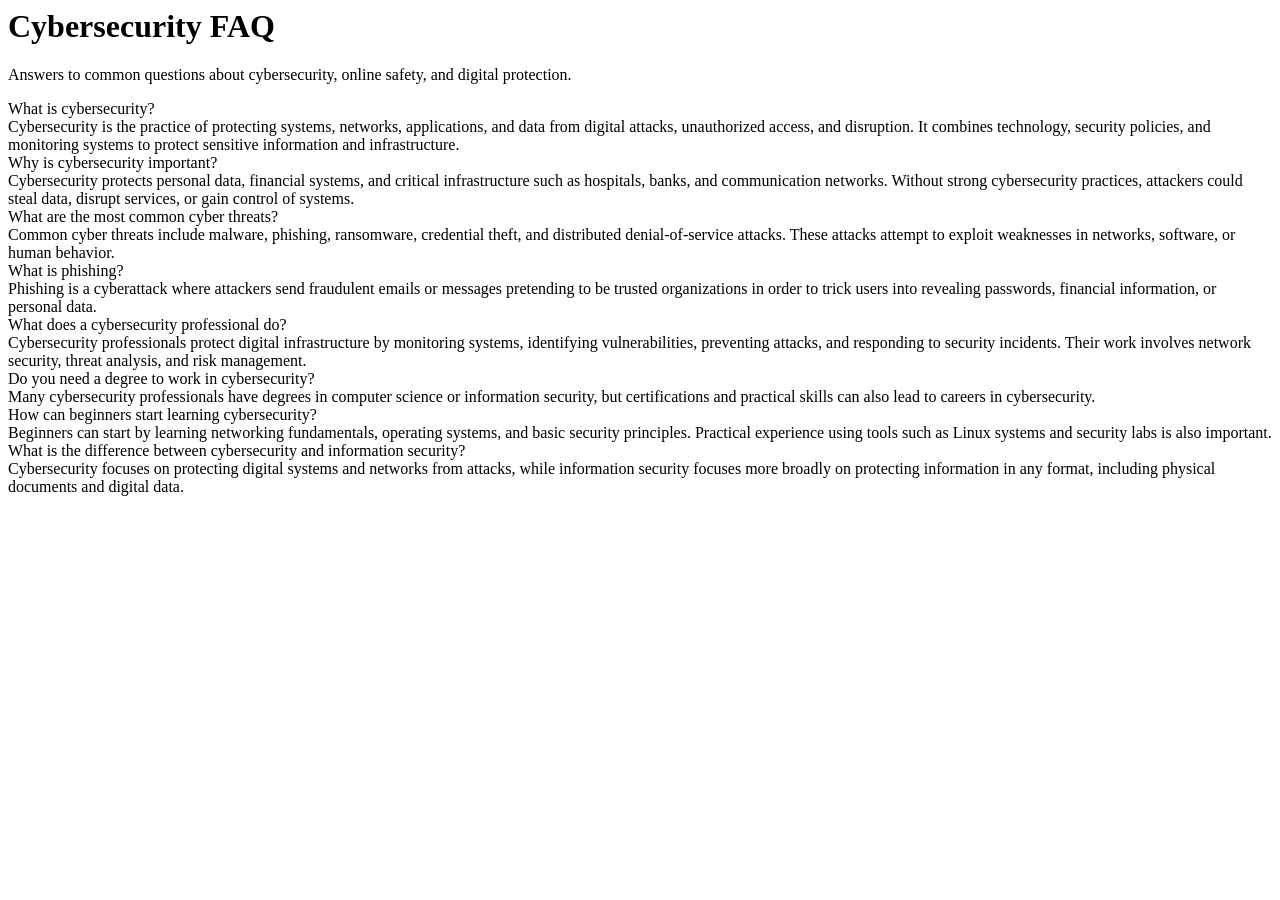
==== faq.html @ 697db388 "Add Cybersecurity FAQ page with interactive elements" ====
</head>

<body>

<main class="container">

<h1>Cybersecurity FAQ</h1>

<p class="subtitle">
Answers to common questions about cybersecurity, online safety, and digital protection.
</p>

<!-- FAQ -->

<div class="faq-item">
<div class="faq-question">What is cybersecurity?</div>
<div class="faq-answer">
Cybersecurity is the practice of protecting systems, networks, applications, and data from digital attacks, unauthorized access, and disruption. It combines technology, security policies, and monitoring systems to protect sensitive information and infrastructure.
</div>
</div>

<div class="faq-item">
<div class="faq-question">Why is cybersecurity important?</div>
<div class="faq-answer">
Cybersecurity protects personal data, financial systems, and critical infrastructure such as hospitals, banks, and communication networks. Without strong cybersecurity practices, attackers could steal data, disrupt services, or gain control of systems.
</div>
</div>

<div class="faq-item">
<div class="faq-question">What are the most common cyber threats?</div>
<div class="faq-answer">
Common cyber threats include malware, phishing, ransomware, credential theft, and distributed denial-of-service attacks. These attacks attempt to exploit weaknesses in networks, software, or human behavior.
</div>
</div>

<div class="faq-item">
<div class="faq-question">What is phishing?</div>
<div class="faq-answer">
Phishing is a cyberattack where attackers send fraudulent emails or messages pretending to be trusted organizations in order to trick users into revealing passwords, financial information, or personal data.
</div>
</div>

<div class="faq-item">
<div class="faq-question">What does a cybersecurity professional do?</div>
<div class="faq-answer">
Cybersecurity professionals protect digital infrastructure by monitoring systems, identifying vulnerabilities, preventing attacks, and responding to security incidents. Their work involves network security, threat analysis, and risk management.
</div>
</div>

<div class="faq-item">
<div class="faq-question">Do you need a degree to work in cybersecurity?</div>
<div class="faq-answer">
Many cybersecurity professionals have degrees in computer science or information security, but certifications and practical skills can also lead to careers in cybersecurity.
</div>
</div>

<div class="faq-item">
<div class="faq-question">How can beginners start learning cybersecurity?</div>
<div class="faq-answer">
Beginners can start by learning networking fundamentals, operating systems, and basic security principles. Practical experience using tools such as Linux systems and security labs is also important.
</div>
</div>

<div class="faq-item">
<div class="faq-question">What is the difference between cybersecurity and information security?</div>
<div class="faq-answer">
Cybersecurity focuses on protecting digital systems and networks from attacks, while information security focuses more broadly on protecting information in any format, including physical documents and digital data.
</div>
</div>

</main>

<script>

/* FAQ accordion */

const faqItems = document.querySelectorAll(".faq-item");

faqItems.forEach(item => {
    item.querySelector(".faq-question").addEventListener("click", () => {
        item.classList.toggle("active");
    });
});

</script>

<!-- Structured Data for SEO -->

<script type="application/ld+json">

{
"@context": "https://schema.org",
"@type": "FAQPage",
"mainEntity": [
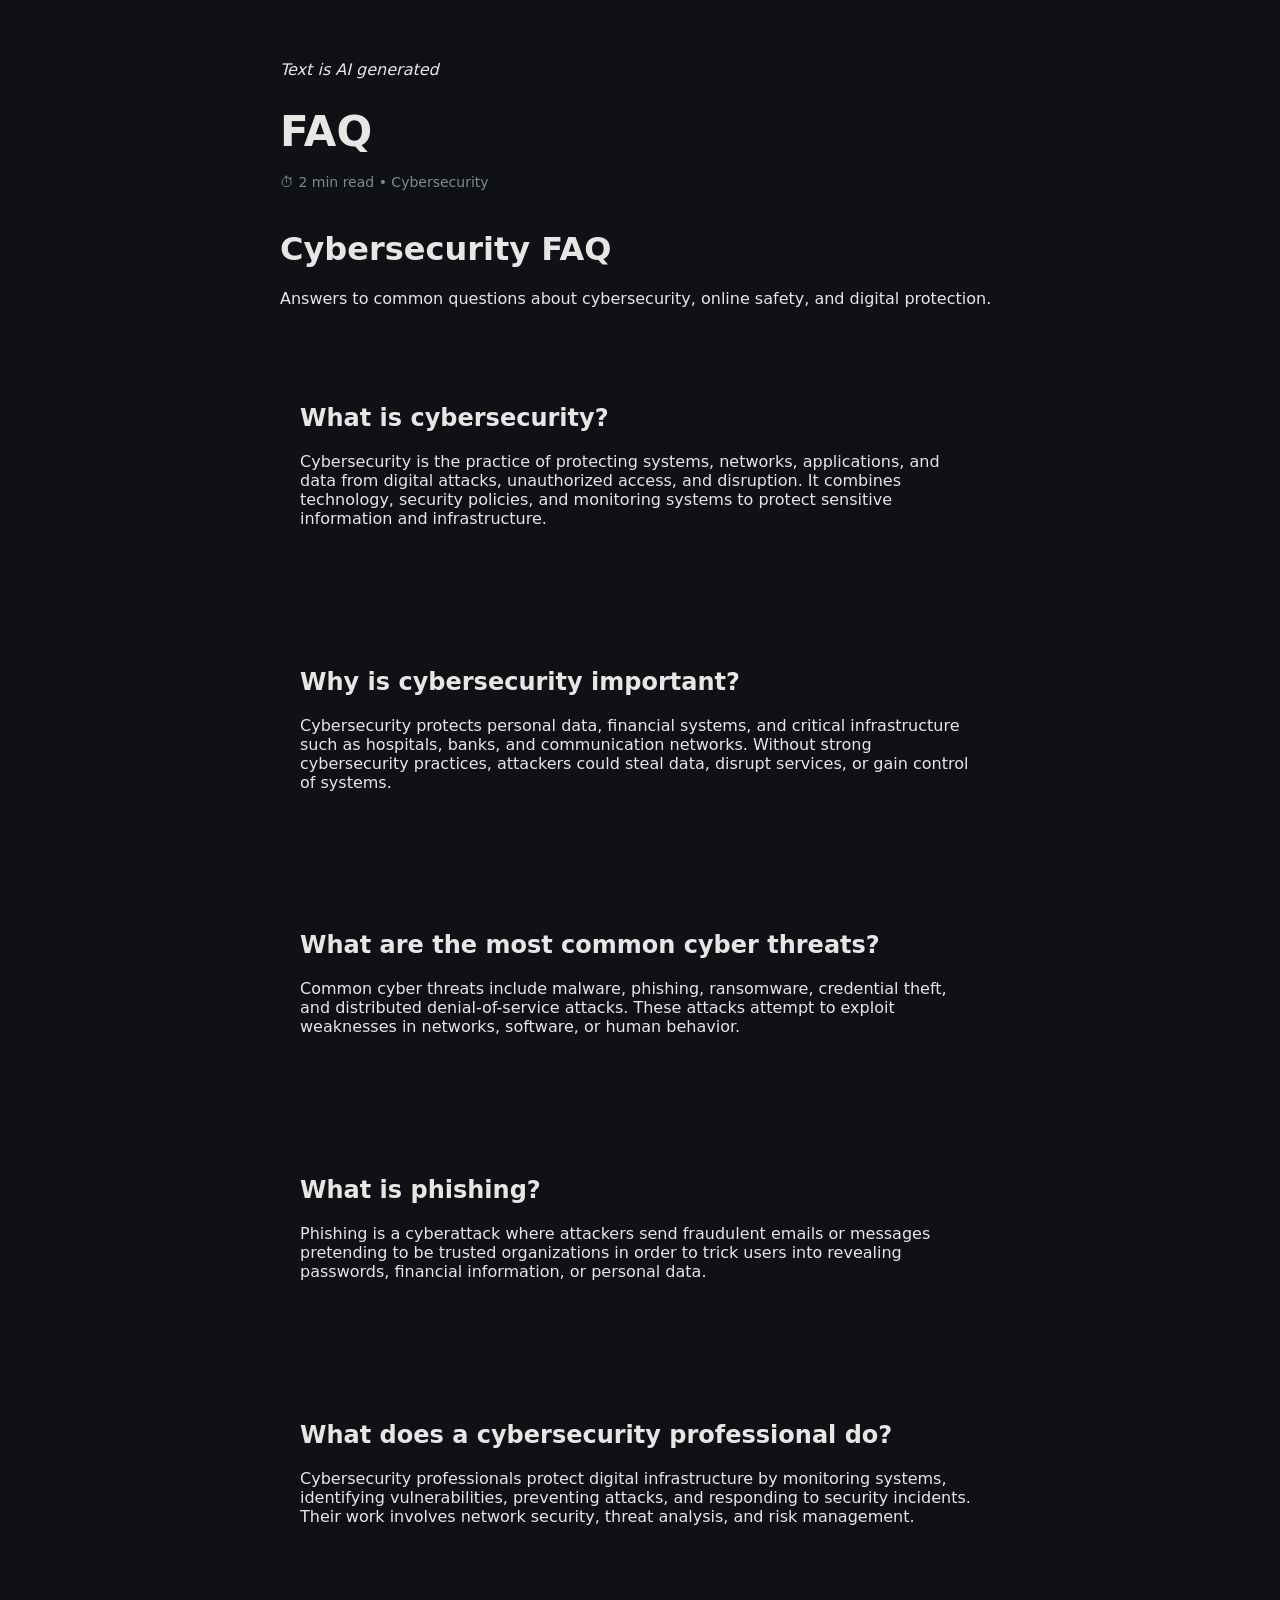
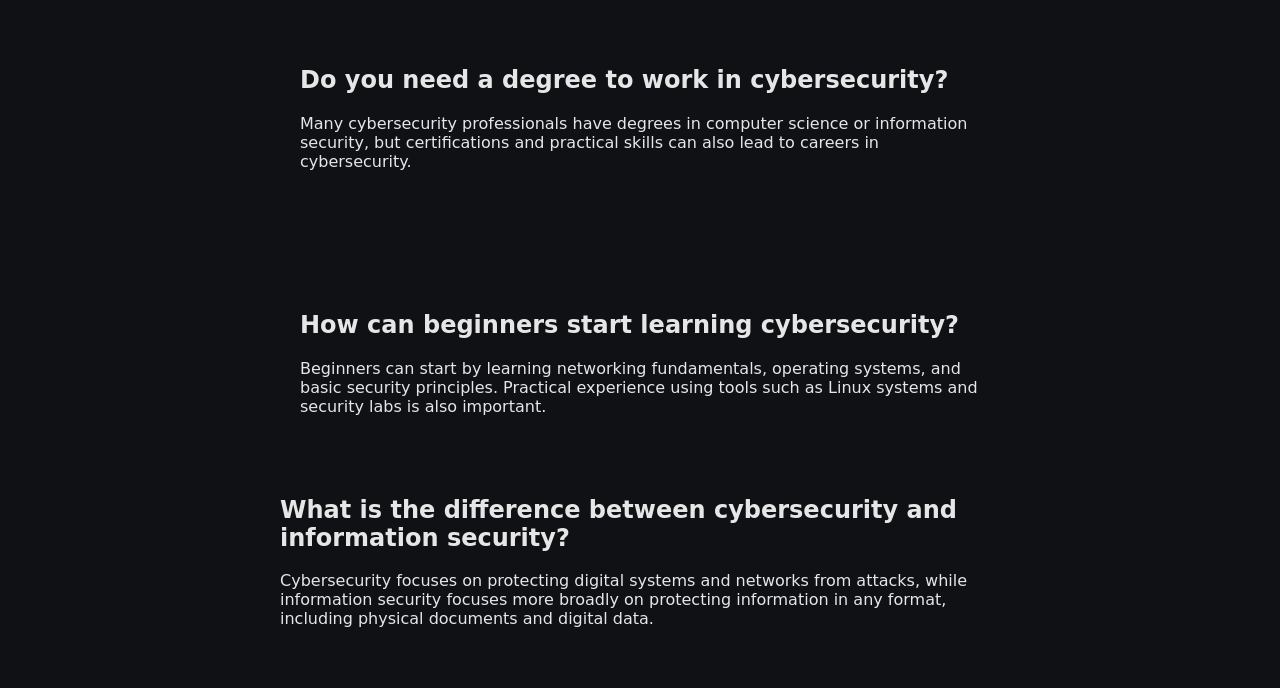
==== commit f2732302: "Refactor FAQ section with structured content Updated FAQ section with structured content and improve" ====
--- a/faq.html
+++ b/faq.html
@@ -1,4 +1,26 @@
+<!DOCTYPE html>
+<html lang="en">
+<head>
+    <meta charset="UTF-8">
+    <title>FAQ in Cybersecurity</title>
+    <meta name="description" content="Questions and Answers in Cyber Security">
+    <link rel="stylesheet" href="styles.css">
 </head>
+<body>
+
+    
+<main class="article-container">
+    <i>Text is AI generated</i>
+<header class="article-header">
+    <h1>FAQ</h1>
+    <meta property="og:title" content="Questions in Cyber Security">
+
+    <div class="article-meta">
+        <span>⏱ 2 min read</span>
+        <span>•</span>
+        <span>Cybersecurity</span>
+    </div>
+</header>
 
 <body>
 
@@ -12,60 +34,44 @@
 
 <!-- FAQ -->
 
-<div class="faq-item">
-<div class="faq-question">What is cybersecurity?</div>
-<div class="faq-answer">
+<div class="article-container">
+<h2>What is cybersecurity?</h2>
 Cybersecurity is the practice of protecting systems, networks, applications, and data from digital attacks, unauthorized access, and disruption. It combines technology, security policies, and monitoring systems to protect sensitive information and infrastructure.
 </div>
+
+<div class="article-container">
+<h2>Why is cybersecurity important?</h2>
+Cybersecurity protects personal data, financial systems, and critical infrastructure such as hospitals, banks, and communication networks. Without strong cybersecurity practices, attackers could steal data, disrupt services, or gain control of systems.
+</div>
+
+<div class="article-container">
+<h2>What are the most common cyber threats?</h2>
+Common cyber threats include malware, phishing, ransomware, credential theft, and distributed denial-of-service attacks. These attacks attempt to exploit weaknesses in networks, software, or human behavior.
+</div>
+
+<div class="article-container">
+<h2>What is phishing?</h2>
+Phishing is a cyberattack where attackers send fraudulent emails or messages pretending to be trusted organizations in order to trick users into revealing passwords, financial information, or personal data.
+</div>
+
+<div class="article-container">
+<h2>What does a cybersecurity professional do?</h2>
+Cybersecurity professionals protect digital infrastructure by monitoring systems, identifying vulnerabilities, preventing attacks, and responding to security incidents. Their work involves network security, threat analysis, and risk management.
+</div>
+
+<div class="article-container">
+<h2>Do you need a degree to work in cybersecurity?</h2>
+Many cybersecurity professionals have degrees in computer science or information security, but certifications and practical skills can also lead to careers in cybersecurity.
+</div>
+
+<div class="article-container">
+<h2>How can beginners start learning cybersecurity?</h2>
+Beginners can start by learning networking fundamentals, operating systems, and basic security principles. Practical experience using tools such as Linux systems and security labs is also important.
 </div>
 
 <div class="faq-item">
-<div class="faq-question">Why is cybersecurity important?</div>
-<div class="faq-answer">
-Cybersecurity protects personal data, financial systems, and critical infrastructure such as hospitals, banks, and communication networks. Without strong cybersecurity practices, attackers could steal data, disrupt services, or gain control of systems.
-</div>
-</div>
-
-<div class="faq-item">
-<div class="faq-question">What are the most common cyber threats?</div>
-<div class="faq-answer">
-Common cyber threats include malware, phishing, ransomware, credential theft, and distributed denial-of-service attacks. These attacks attempt to exploit weaknesses in networks, software, or human behavior.
-</div>
-</div>
-
-<div class="faq-item">
-<div class="faq-question">What is phishing?</div>
-<div class="faq-answer">
-Phishing is a cyberattack where attackers send fraudulent emails or messages pretending to be trusted organizations in order to trick users into revealing passwords, financial information, or personal data.
-</div>
-</div>
-
-<div class="faq-item">
-<div class="faq-question">What does a cybersecurity professional do?</div>
-<div class="faq-answer">
-Cybersecurity professionals protect digital infrastructure by monitoring systems, identifying vulnerabilities, preventing attacks, and responding to security incidents. Their work involves network security, threat analysis, and risk management.
-</div>
-</div>
-
-<div class="faq-item">
-<div class="faq-question">Do you need a degree to work in cybersecurity?</div>
-<div class="faq-answer">
-Many cybersecurity professionals have degrees in computer science or information security, but certifications and practical skills can also lead to careers in cybersecurity.
-</div>
-</div>
-
-<div class="faq-item">
-<div class="faq-question">How can beginners start learning cybersecurity?</div>
-<div class="faq-answer">
-Beginners can start by learning networking fundamentals, operating systems, and basic security principles. Practical experience using tools such as Linux systems and security labs is also important.
-</div>
-</div>
-
-<div class="faq-item">
-<div class="faq-question">What is the difference between cybersecurity and information security?</div>
-<div class="faq-answer">
+<h2>What is the difference between cybersecurity and information security?</h2>
 Cybersecurity focuses on protecting digital systems and networks from attacks, while information security focuses more broadly on protecting information in any format, including physical documents and digital data.
-</div>
 </div>
 
 </main>
@@ -83,12 +89,8 @@
 });
 
 </script>
-
-<!-- Structured Data for SEO -->
-
-<script type="application/ld+json">
-
-{
-"@context": "https://schema.org",
-"@type": "FAQPage",
-"mainEntity": [
+    
+</body>
+</main>
+</body>
+</html>
--- a/styles.css
+++ b/styles.css
@@ -0,0 +1,54 @@
+body{
+    background:#0f1115;
+    color:#e6e6e6;
+    font-family:system-ui,-apple-system,Segoe UI,Roboto;
+    margin:0;
+}
+
+/* Center column like Reader Mode */
+
+.article-container{
+    max-width:720px;
+    margin:auto;
+    padding:60px 20px;
+}
+
+/* Title */
+
+.article-header h1{
+    font-size:42px;
+    line-height:1.2;
+    margin-bottom:16px;
+}
+
+/* Subtitle */
+
+.article-subtitle{
+    font-size:20px;
+    color:#9aa3ad;
+    margin-bottom:20px;
+}
+
+/* Metadata line */
+
+.article-meta{
+    font-size:14px;
+    color:#7f8893;
+    margin-bottom:40px;
+}
+
+/* Article text */
+
+.article-content p{
+    font-size:18px;
+    line-height:1.8;
+    margin-bottom:20px;
+}
+
+/* Section titles */
+
+.article-content h2{
+    margin-top:40px;
+    margin-bottom:12px;
+    font-size:28px;
+}
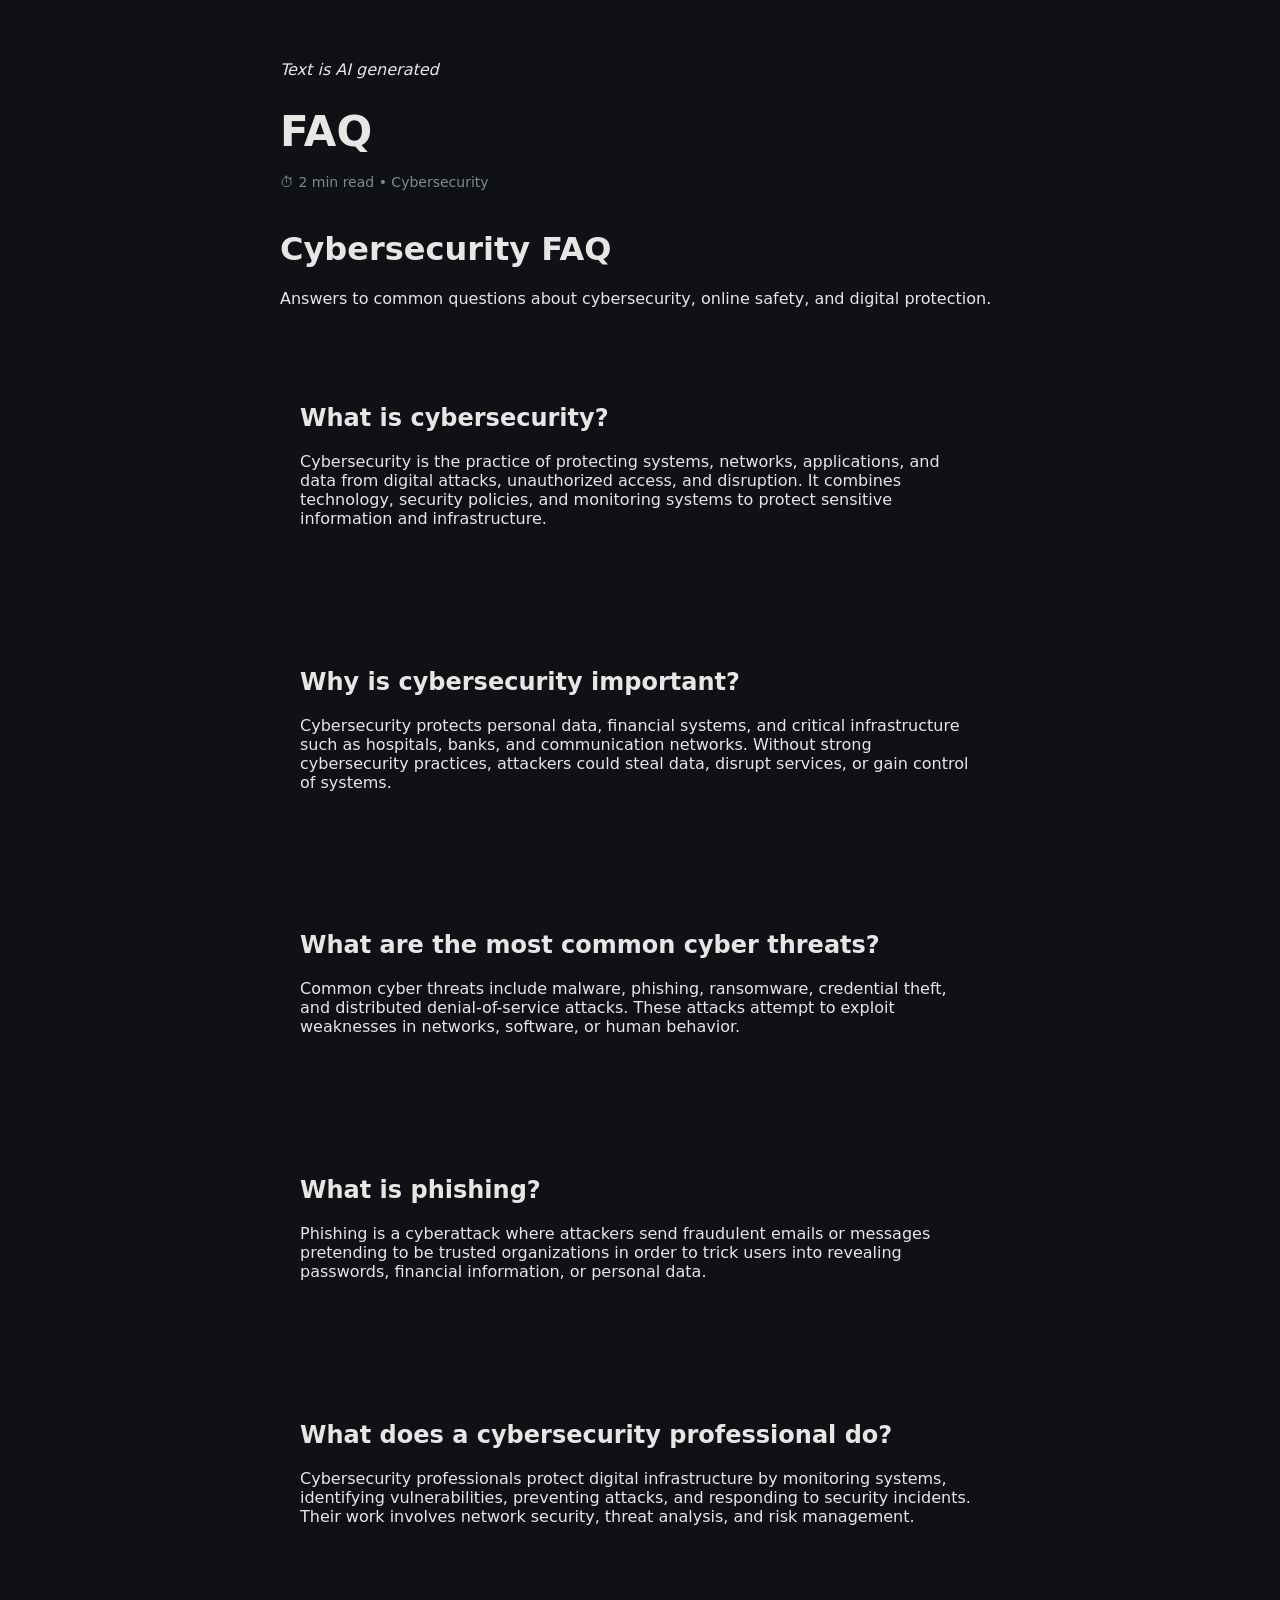
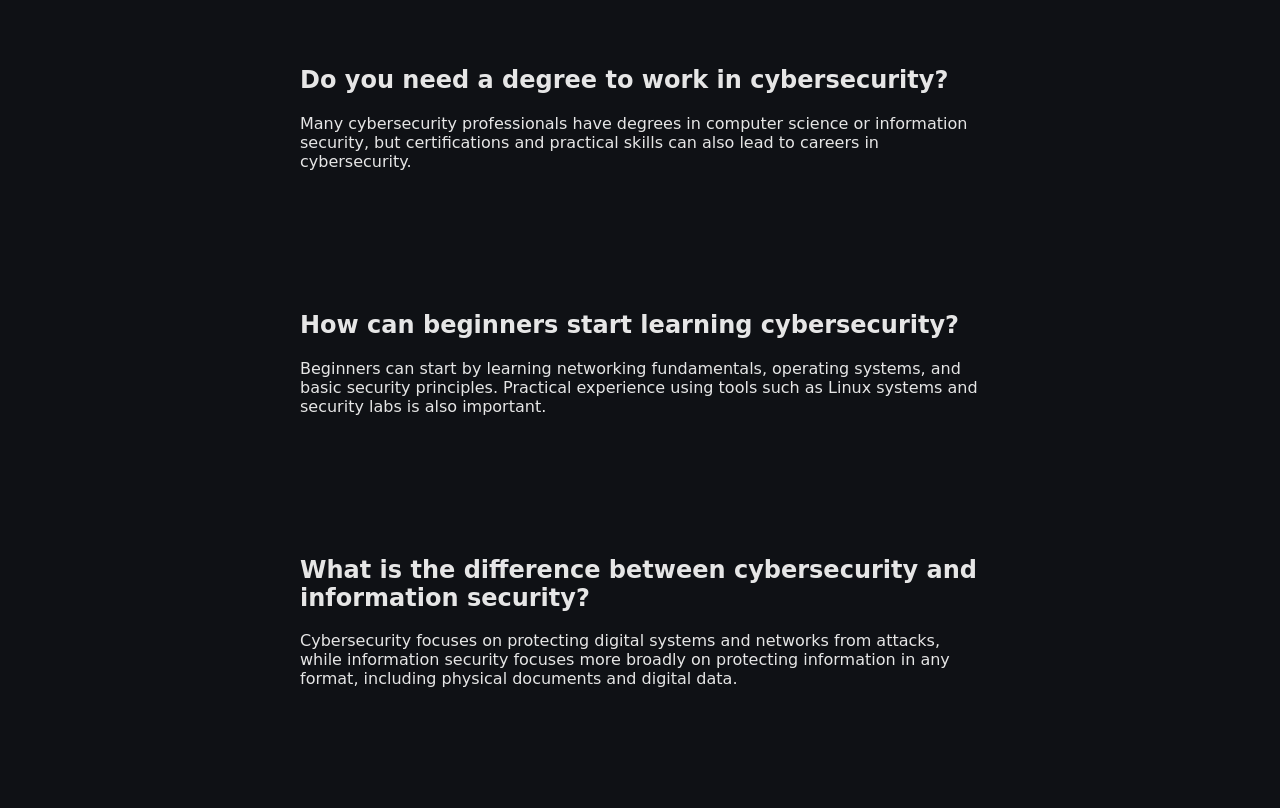
==== commit 6e737378: "Refactor FAQ section and remove script Removed FAQ accordion script and updated HTML structure." ====
--- a/faq.html
+++ b/faq.html
@@ -69,27 +69,12 @@
 Beginners can start by learning networking fundamentals, operating systems, and basic security principles. Practical experience using tools such as Linux systems and security labs is also important.
 </div>
 
-<div class="faq-item">
+<div class="article-container">
 <h2>What is the difference between cybersecurity and information security?</h2>
 Cybersecurity focuses on protecting digital systems and networks from attacks, while information security focuses more broadly on protecting information in any format, including physical documents and digital data.
 </div>
 
-</main>
-
-<script>
-
-/* FAQ accordion */
-
-const faqItems = document.querySelectorAll(".faq-item");
-
-faqItems.forEach(item => {
-    item.querySelector(".faq-question").addEventListener("click", () => {
-        item.classList.toggle("active");
-    });
-});
-
-</script>
-    
+</main>    
 </body>
 </main>
 </body>
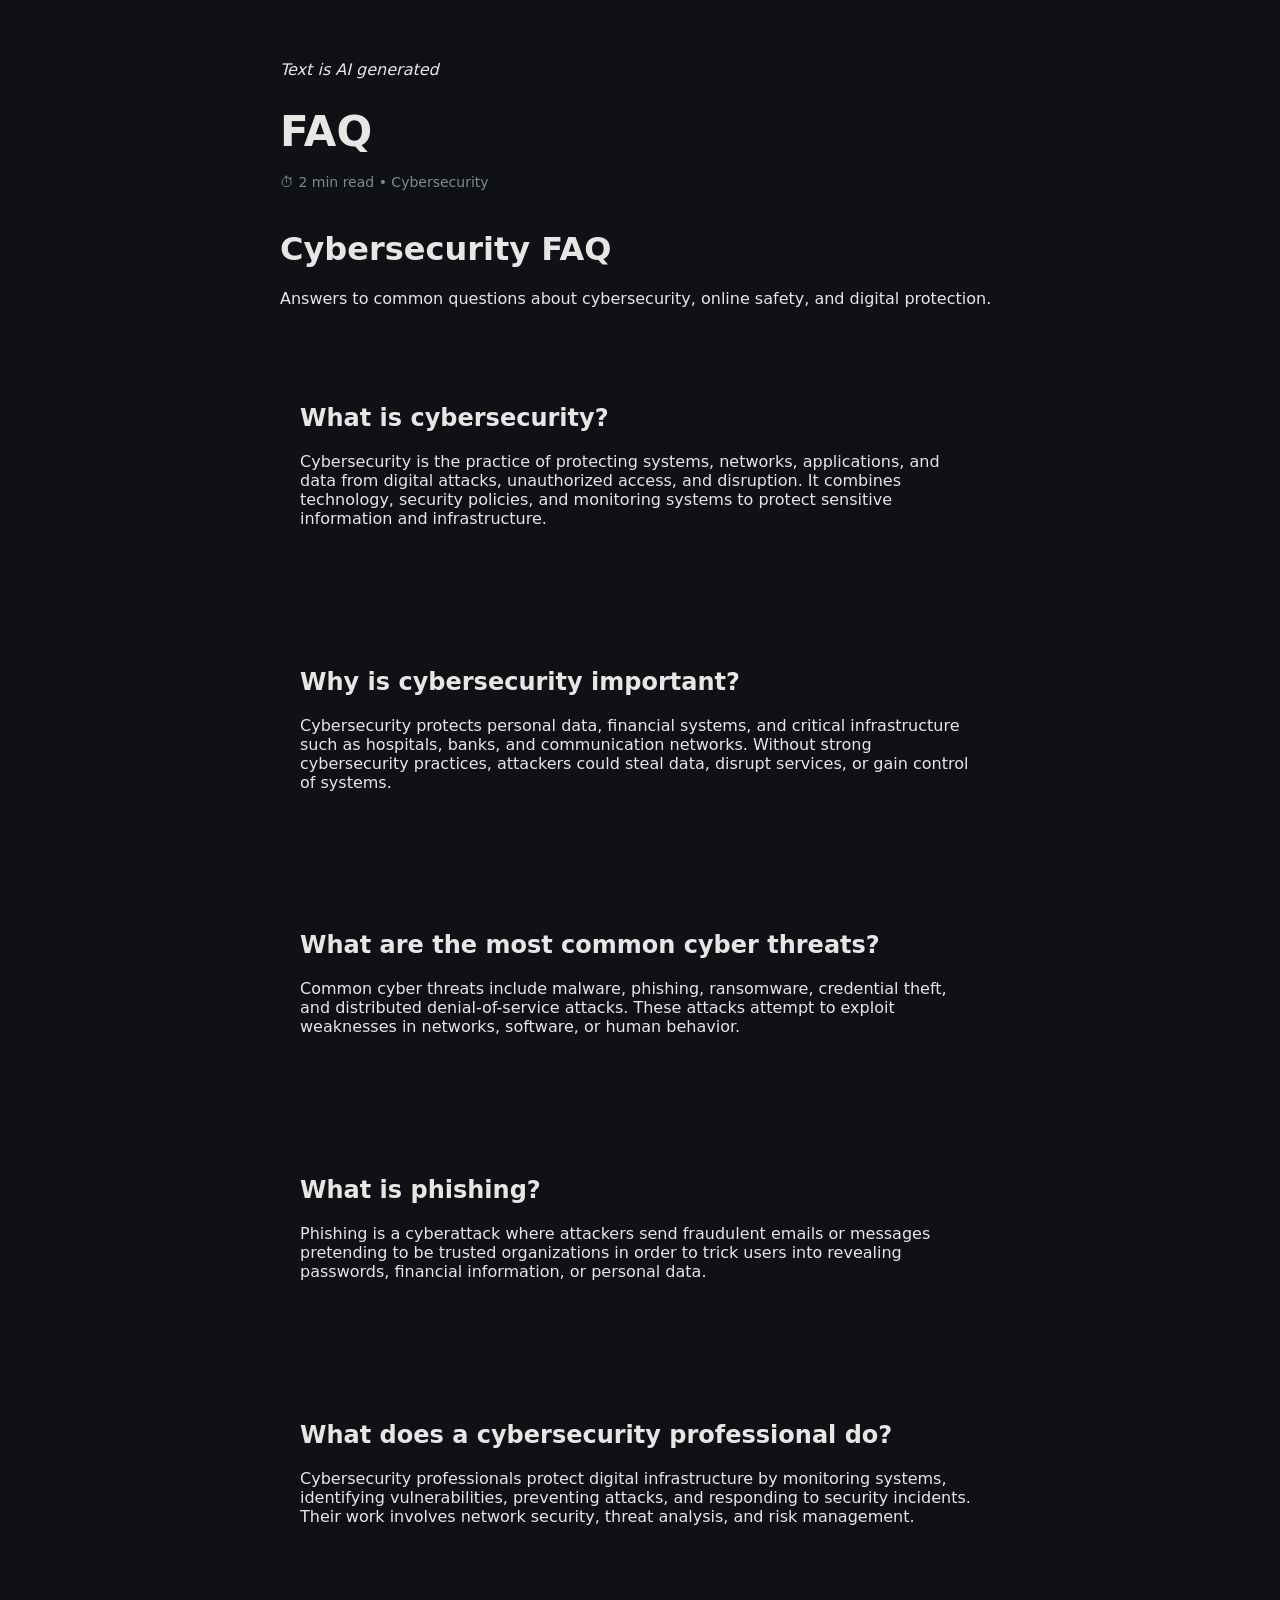
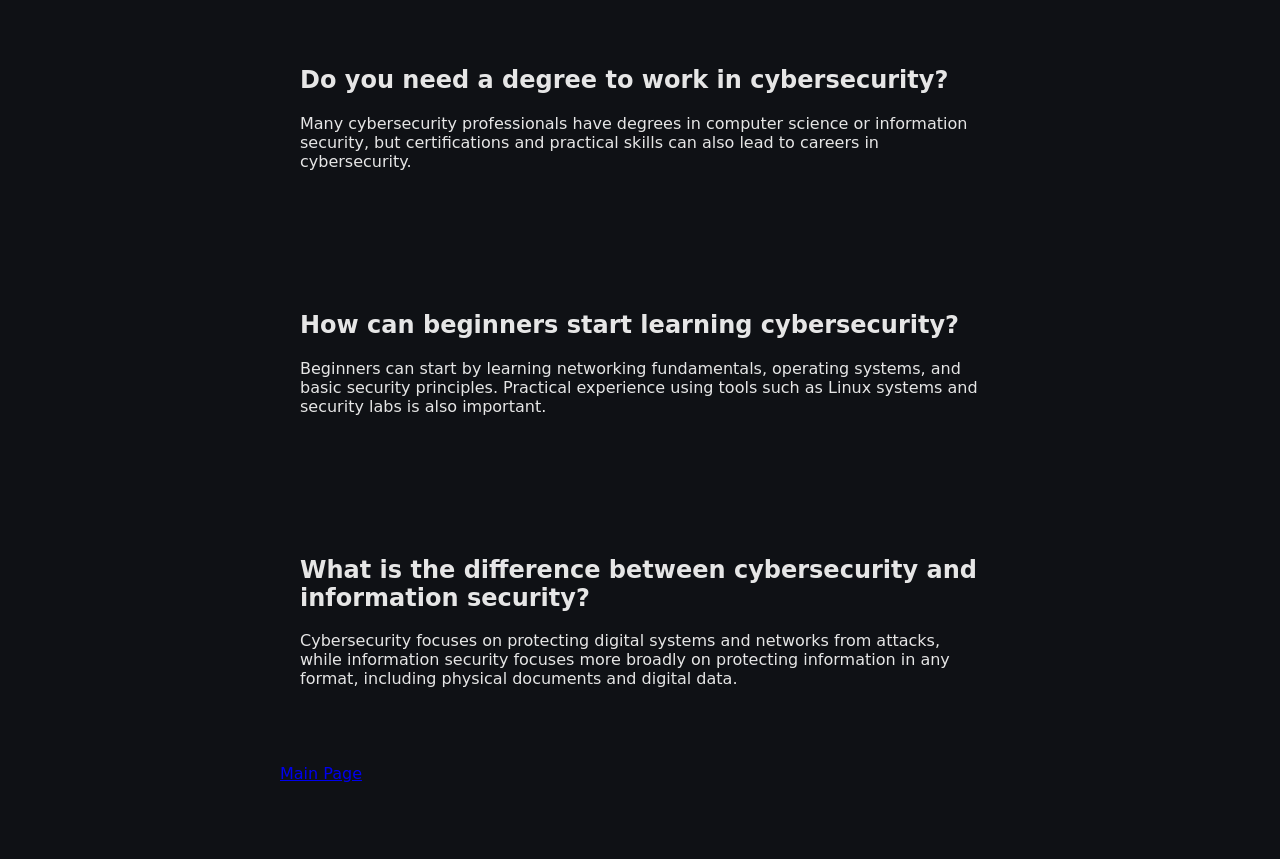
==== commit 14a31648: "Add Open Graph meta tag to faq.html Added Open Graph meta tag for better social sharing." ====
--- a/faq.html
+++ b/faq.html
@@ -73,7 +73,8 @@
 <h2>What is the difference between cybersecurity and information security?</h2>
 Cybersecurity focuses on protecting digital systems and networks from attacks, while information security focuses more broadly on protecting information in any format, including physical documents and digital data.
 </div>
-
+<p><a href="../index.html">Main Page</a></p>
+<meta property="og:site-name" content="Guide to Cyber Security">
 </main>    
 </body>
 </main>
